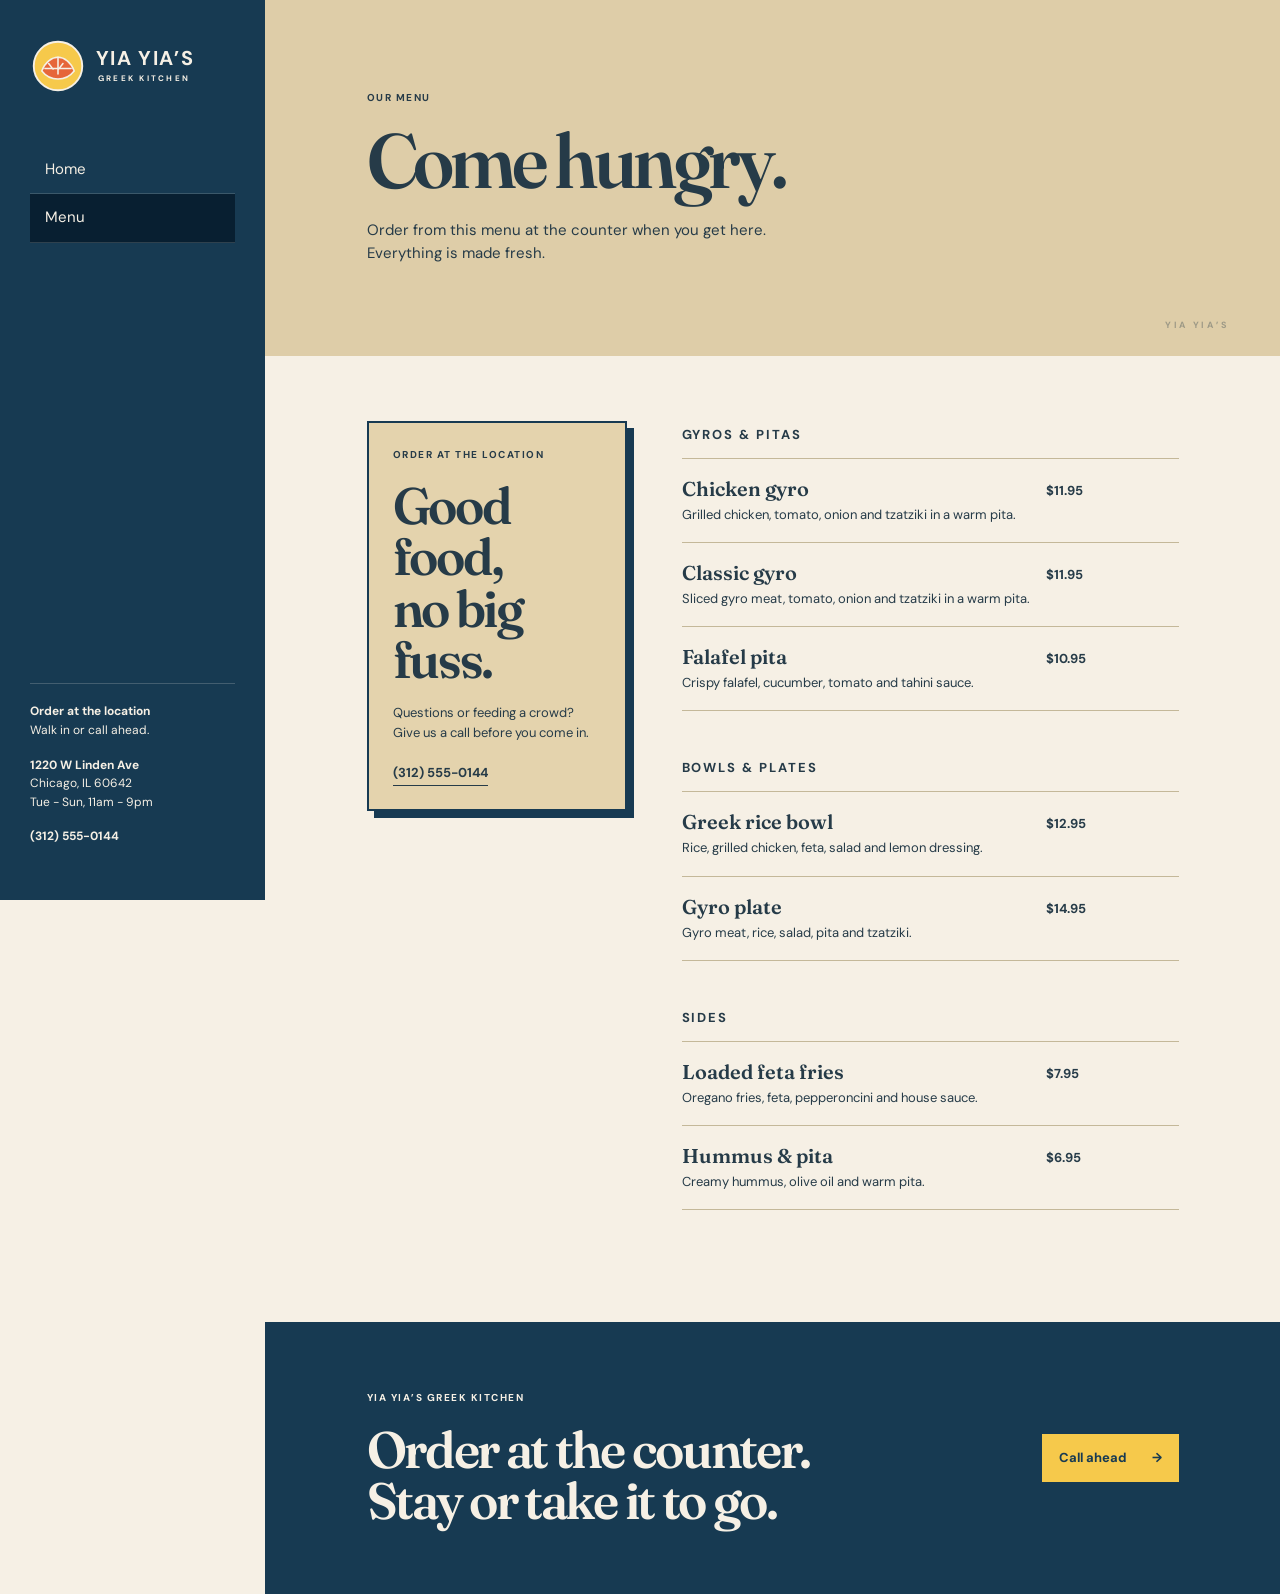
==== menu.html @ 5b8322d5 "Add files via upload" ====
<!doctype html><html lang="en"><head><meta charset="utf-8"><meta name="viewport" content="width=device-width, initial-scale=1"><title>Menu | Yia Yia's</title><link rel="preconnect" href="https://fonts.googleapis.com"><link rel="preconnect" href="https://fonts.gstatic.com" crossorigin><link href="https://fonts.googleapis.com/css2?family=DM+Sans:wght@400;500;700&family=Fraunces:opsz,wght@9..144,500;9..144,600;9..144,700&display=swap" rel="stylesheet"><link rel="stylesheet" href="assets/site.css"></head><body><aside class="side"><a class="brand" href="index.html"><svg viewBox="0 0 90 90" aria-hidden="true"><circle cx="45" cy="45" r="39" fill="#f6c94b" stroke="currentColor" stroke-width="3"/><path d="M19 53c5-14 16-22 26-22s21 8 26 22c-7 9-16 13-26 13S26 62 19 53Z" fill="#e66639" stroke="currentColor" stroke-width="2.5"/><path d="M24 49h42M30 41l7 9m16-9-7 9M45 31v27" stroke="currentColor" stroke-width="2.5" stroke-linecap="round"/></svg><span>YIA YIA&rsquo;S<small>GREEK KITCHEN</small></span></a><nav><a href="index.html">Home</a><a class="active" href="menu.html">Menu</a></nav><div class="side-info"><p><b>Order at the location</b><br>Walk in or call ahead.</p><p><b>1220 W Linden Ave</b><br>Chicago, IL 60642<br>Tue - Sun, 11am - 9pm</p><p><b>(312) 555-0144</b></p></div></aside><header class="mobile-head"><a class="brand" href="index.html"><span>YIA YIA&rsquo;S<small>GREEK KITCHEN</small></span></a><a href="index.html">Home</a></header><main class="main"><section class="order-head"><p class="kicker">Our menu</p><h1>Come hungry.</h1><p>Order from this menu at the counter when you get here. Everything is made fresh.</p></section><section class="menu-board"><div class="menu-intro"><p class="kicker">Order at the location</p><h2>Good food,<br>no big fuss.</h2><p>Questions or feeding a crowd? Give us a call before you come in.</p><a class="plain-link" href="tel:3125550144">(312) 555-0144</a></div><div class="menu-items"><div class="menu-group"><p class="kicker">Gyros &amp; pitas</p><article><div><h3>Chicken gyro</h3><p>Grilled chicken, tomato, onion and tzatziki in a warm pita.</p></div><b>$11.95</b></article><article><div><h3>Classic gyro</h3><p>Sliced gyro meat, tomato, onion and tzatziki in a warm pita.</p></div><b>$11.95</b></article><article><div><h3>Falafel pita</h3><p>Crispy falafel, cucumber, tomato and tahini sauce.</p></div><b>$10.95</b></article></div><div class="menu-group"><p class="kicker">Bowls &amp; plates</p><article><div><h3>Greek rice bowl</h3><p>Rice, grilled chicken, feta, salad and lemon dressing.</p></div><b>$12.95</b></article><article><div><h3>Gyro plate</h3><p>Gyro meat, rice, salad, pita and tzatziki.</p></div><b>$14.95</b></article></div><div class="menu-group"><p class="kicker">Sides</p><article><div><h3>Loaded feta fries</h3><p>Oregano fries, feta, pepperoncini and house sauce.</p></div><b>$7.95</b></article><article><div><h3>Hummus &amp; pita</h3><p>Creamy hummus, olive oil and warm pita.</p></div><b>$6.95</b></article></div></div></section><section class="location-strip"><div><p class="kicker">Yia Yia&rsquo;s Greek Kitchen</p><h2>Order at the counter.<br>Stay or take it to go.</h2></div><a class="order-button light" href="tel:3125550144">Call ahead <span>&rarr;</span></a></section></main></body></html>
---- assets/site.css ----
:root{--cream:#f6f0e5;--tan:#decda8;--navy:#173a52;--orange:#df673d;--yellow:#f6c94b;--green:#6d7a3d;--ink:#263b48;--line:#c4b899}*{box-sizing:border-box}html{scroll-behavior:smooth}body{margin:0;background:var(--cream);color:var(--ink);font:15px/1.55 'DM Sans',sans-serif}a{color:inherit;text-decoration:none}.side{position:fixed;width:265px;min-height:100vh;left:0;top:0;background:var(--navy);color:var(--cream);padding:38px 30px;display:flex;flex-direction:column;z-index:2}.brand{display:flex;align-items:center;gap:10px;font-weight:700;line-height:.9;letter-spacing:.09em}.brand svg{width:56px;height:56px;flex:none}.brand span{font-size:20px}.brand small{display:block;font-size:8px;letter-spacing:.28em;margin:8px 0 0 2px}.side nav{margin:52px 0 25px}.side nav a{display:block;padding:12px 15px;border-bottom:1px solid rgba(246,240,229,.16);font-size:15px}.side nav a.active,.side nav a:hover{background:#081f31}.side-info{margin-top:auto;border-top:1px solid rgba(246,240,229,.2);font-size:12px;padding-top:18px}.side-info p{margin:0 0 16px}.sample{font-size:9px;text-transform:uppercase;letter-spacing:.12em;line-height:1.7;color:#bfcbd0}.main{margin-left:265px}.mobile-head{display:none}.hero-simple{min-height:650px;display:grid;grid-template-columns:1fr 1fr;background:var(--tan);position:relative}.hero-simple:after,.order-head:after{content:'YIA YIA\2019 S';position:absolute;font:700 9px 'DM Sans';letter-spacing:.3em;opacity:.35;right:5%;bottom:25px}.hero-copy{padding:112px 10%}.kicker{text-transform:uppercase;letter-spacing:.15em;font-weight:700;font-size:10px;margin:0 0 18px}.hero-simple h1,.order-head h1{font:600 clamp(52px,6vw,88px)/.96 Fraunces,serif;letter-spacing:-.055em;margin:0}.hero-simple h1 em{font-weight:500}.hero-copy>p:not(.kicker){max-width:390px;margin:27px 0 30px}.actions{display:flex;align-items:center;gap:22px}.order-button{display:inline-flex;gap:25px;align-items:center;background:var(--orange);color:white;padding:14px 17px;font-weight:700;font-size:13px;border:0;cursor:pointer}.plain-link,.item-link{font-weight:700;border-bottom:1px solid currentColor;padding-bottom:4px;font-size:13px}.food-drawing{position:relative;background:#d7ba80;overflow:hidden;background-image:radial-gradient(rgba(23,58,82,.15) 1px,transparent 1px);background-size:15px 15px}.pita{position:absolute;width:350px;height:220px;border:4px solid var(--navy);border-radius:50% 50% 46% 46%;background:#e7b76d;left:18%;top:29%;transform:rotate(-18deg);box-shadow:20px 26px 0 rgba(23,58,82,.16)}.filling{position:absolute;height:23px;border-radius:20px;z-index:1}.filling.one{width:270px;background:#6d7a3d;left:26%;top:43%;transform:rotate(-17deg)}.filling.two{width:230px;background:#df673d;left:30%;top:49%;transform:rotate(-16deg)}.filling.three{width:290px;background:#f5e7c8;left:21%;top:55%;transform:rotate(-17deg)}.pepper{position:absolute;width:45px;height:112px;border-radius:60% 40% 50% 50%;background:#f0c43f;border:3px solid var(--navy);left:52%;top:30%;transform:rotate(-30deg);z-index:2}.olive{position:absolute;width:35px;height:25px;background:var(--green);border:3px solid var(--navy);border-radius:50%;z-index:2}.olive.a{top:60%;left:42%;transform:rotate(27deg)}.olive.b{top:39%;left:70%;transform:rotate(-20deg)}.hero-tag{position:absolute;right:10%;bottom:11%;width:105px;height:105px;border-radius:50%;background:var(--yellow);border:2px solid var(--navy);display:grid;place-items:center;text-align:center;font-size:11px;line-height:1.15;font-weight:700;letter-spacing:.08em;transform:rotate(11deg)}.quick-order{padding:78px 10%;display:grid;grid-template-columns:1fr 1fr;gap:70px;border-bottom:1px solid var(--line)}h2{font:600 clamp(34px,4vw,53px)/1 Fraunces,serif;letter-spacing:-.045em;margin:0}.quick-order ol{padding:0;margin:0;list-style:none}.quick-order li{display:flex;gap:17px;padding:14px 0;border-bottom:1px solid var(--line)}.quick-order li span{height:27px;width:27px;border-radius:50%;border:1px solid var(--ink);display:grid;place-items:center;font-size:11px;font-weight:700}.quick-order li p{margin:2px 0 0;font-size:13px}.favorites{padding:80px 10%}.section-heading{display:flex;align-items:end;justify-content:space-between;gap:25px;margin-bottom:38px}.favorite-grid{display:grid;grid-template-columns:repeat(3,1fr);gap:20px}.favorite-grid article{position:relative}.food-card{height:210px;background:#d7ba80;position:relative;overflow:hidden;margin-bottom:15px;border:1px solid var(--navy);background-image:linear-gradient(140deg,transparent 48%,rgba(255,255,255,.15) 48%)}.food-card:after{content:'';width:115px;height:115px;background:#f6f0e5;border:3px solid var(--navy);border-radius:50%;position:absolute;left:50%;top:50%;transform:translate(-50%,-50%)}.food-card i{position:absolute;display:block;z-index:1}.gyro i:nth-child(1){width:170px;height:70px;border-radius:50%;background:#e6b069;left:26%;top:35%;transform:rotate(-13deg)}.gyro i:nth-child(2){width:110px;height:12px;background:#6d7a3d;top:47%;left:34%;transform:rotate(-13deg)}.gyro i:nth-child(3){width:90px;height:12px;background:#df673d;top:55%;left:38%;transform:rotate(-13deg)}.bowl i:nth-child(1){width:125px;height:45px;border-radius:0 0 70px 70px;background:#27455b;left:33%;top:52%}.bowl i:nth-child(2){width:110px;height:55px;background:#f5e7c8;border-radius:50%;left:35%;top:32%}.bowl i:nth-child(3){width:25px;height:25px;background:#6d7a3d;border-radius:50%;left:42%;top:42%}.fries i{width:18px;height:105px;background:#f5c650;border:2px solid var(--navy);top:27%;border-radius:7px}.fries i:nth-child(1){left:36%;transform:rotate(-16deg)}.fries i:nth-child(2){left:44%;transform:rotate(8deg)}.fries i:nth-child(3){left:52%;transform:rotate(-9deg)}.fries i:nth-child(4){left:60%;transform:rotate(17deg)}h3{font:600 22px Fraunces,serif;margin:0 0 4px}.favorite-grid p{font-size:13px;margin:0 0 8px;min-height:40px}.favorite-grid b{font-size:13px}.item-link{float:right}.location-strip{background:var(--navy);color:var(--cream);padding:68px 10%;display:flex;justify-content:space-between;align-items:center;gap:35px}.light{background:var(--yellow);color:var(--navy)}.order-head{padding:90px 10%;background:var(--tan);position:relative}.order-head>p:last-child{max-width:420px;margin:22px 0 0}.order-layout{padding:62px 10%;display:grid;grid-template-columns:minmax(0,1fr) 310px;gap:52px;align-items:start}.menu-group{margin-bottom:47px}.menu-group>.kicker{margin-bottom:13px}.menu-group article{display:grid;grid-template-columns:1fr 60px 58px;gap:15px;padding:17px 0;border-top:1px solid var(--line)}.menu-group article:last-child{border-bottom:1px solid var(--line)}.menu-group h3{font-size:20px}.menu-group p{margin:4px 0 0;font-size:13px}.menu-group b{font-size:13px;padding-top:5px}.menu-group button{align-self:start;margin-top:2px;background:none;border:0;border-bottom:1px solid currentColor;color:var(--navy);font:700 12px 'DM Sans';padding:3px 0;cursor:pointer}.order-summary{position:sticky;top:22px;background:#e4d3ad;border:2px solid var(--navy);padding:23px;box-shadow:7px 7px 0 var(--navy)}.empty-order{font-size:13px;padding:15px 0 20px;border-bottom:1px solid var(--line)}.order-lines{list-style:none;padding:0;margin:0}.order-lines li{display:flex;justify-content:space-between;gap:10px;padding:11px 0;border-bottom:1px solid var(--line);font-size:13px}.total{display:flex;justify-content:space-between;font-size:16px;font-weight:700;margin:17px 0}.order-summary label{display:block;text-transform:uppercase;font-size:9px;font-weight:700;letter-spacing:.1em;margin:14px 0}.order-summary input,.order-summary select{display:block;width:100%;margin-top:6px;padding:9px 0;background:transparent;border:0;border-bottom:1px solid var(--navy);font:13px 'DM Sans';border-radius:0}.checkout{width:100%;justify-content:space-between;margin-top:6px}.checkout-note{font-size:12px;font-weight:700;margin:13px 0 0}.is-empty .total,.is-empty .checkout{opacity:.45;pointer-events:none}@media(max-width:800px){.side{display:none}.main{margin:0}.mobile-head{padding:17px 6%;display:flex;align-items:center;justify-content:space-between;background:var(--navy);color:var(--cream)}.mobile-head .brand span{font-size:16px}.mobile-head>a:last-child{font-size:12px;font-weight:700}.hero-simple{grid-template-columns:1fr}.hero-copy,.order-head{padding:65px 8%}.food-drawing{min-height:390px}.quick-order{padding:60px 8%;grid-template-columns:1fr;gap:32px}.favorites{padding:60px 8%}.favorite-grid{grid-template-columns:1fr;gap:42px}.food-card{height:210px}.location-strip{padding:52px 8%;display:block}.location-strip .order-button{margin-top:28px}.order-layout{padding:48px 8%;grid-template-columns:1fr;gap:25px}.menu-group article{grid-template-columns:1fr 53px 48px}.order-summary{position:static}.hero-simple:after,.order-head:after{display:none}}
.menu-board{padding:65px 10%;display:grid;grid-template-columns:260px minmax(0,1fr);gap:55px}.menu-intro{border:2px solid var(--navy);background:#e4d3ad;padding:24px;height:max-content;box-shadow:7px 7px 0 var(--navy)}.menu-intro h2{margin-bottom:18px}.menu-intro p:not(.kicker){font-size:13px;margin:0 0 18px}@media(max-width:800px){.menu-board{padding:48px 8%;grid-template-columns:1fr;gap:40px}.menu-intro{max-width:360px}}
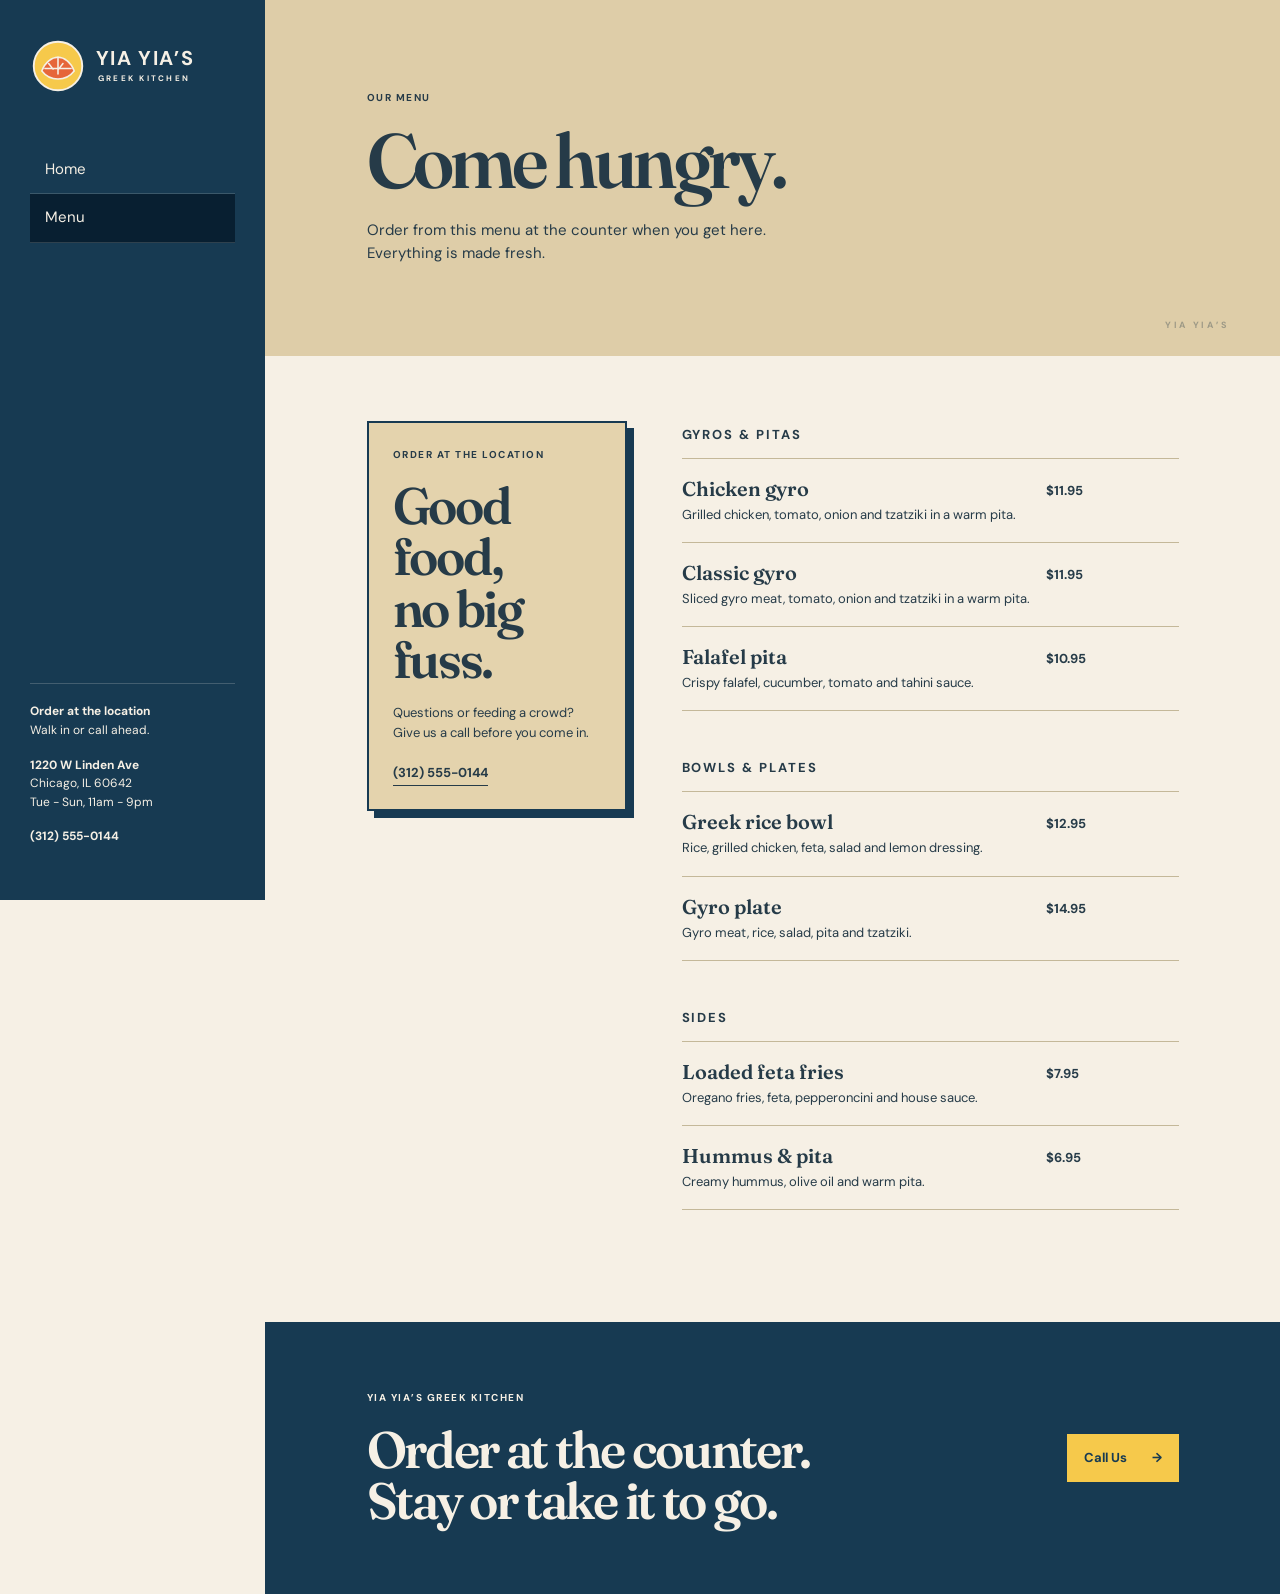
==== commit a3e649a4: "Update menu HTML structure and content" ====
--- a/menu.html
+++ b/menu.html
@@ -1 +1 @@
-<!doctype html><html lang="en"><head><meta charset="utf-8"><meta name="viewport" content="width=device-width, initial-scale=1"><title>Menu | Yia Yia's</title><link rel="preconnect" href="https://fonts.googleapis.com"><link rel="preconnect" href="https://fonts.gstatic.com" crossorigin><link href="https://fonts.googleapis.com/css2?family=DM+Sans:wght@400;500;700&family=Fraunces:opsz,wght@9..144,500;9..144,600;9..144,700&display=swap" rel="stylesheet"><link rel="stylesheet" href="assets/site.css"></head><body><aside class="side"><a class="brand" href="index.html"><svg viewBox="0 0 90 90" aria-hidden="true"><circle cx="45" cy="45" r="39" fill="#f6c94b" stroke="currentColor" stroke-width="3"/><path d="M19 53c5-14 16-22 26-22s21 8 26 22c-7 9-16 13-26 13S26 62 19 53Z" fill="#e66639" stroke="currentColor" stroke-width="2.5"/><path d="M24 49h42M30 41l7 9m16-9-7 9M45 31v27" stroke="currentColor" stroke-width="2.5" stroke-linecap="round"/></svg><span>YIA YIA&rsquo;S<small>GREEK KITCHEN</small></span></a><nav><a href="index.html">Home</a><a class="active" href="menu.html">Menu</a></nav><div class="side-info"><p><b>Order at the location</b><br>Walk in or call ahead.</p><p><b>1220 W Linden Ave</b><br>Chicago, IL 60642<br>Tue - Sun, 11am - 9pm</p><p><b>(312) 555-0144</b></p></div></aside><header class="mobile-head"><a class="brand" href="index.html"><span>YIA YIA&rsquo;S<small>GREEK KITCHEN</small></span></a><a href="index.html">Home</a></header><main class="main"><section class="order-head"><p class="kicker">Our menu</p><h1>Come hungry.</h1><p>Order from this menu at the counter when you get here. Everything is made fresh.</p></section><section class="menu-board"><div class="menu-intro"><p class="kicker">Order at the location</p><h2>Good food,<br>no big fuss.</h2><p>Questions or feeding a crowd? Give us a call before you come in.</p><a class="plain-link" href="tel:3125550144">(312) 555-0144</a></div><div class="menu-items"><div class="menu-group"><p class="kicker">Gyros &amp; pitas</p><article><div><h3>Chicken gyro</h3><p>Grilled chicken, tomato, onion and tzatziki in a warm pita.</p></div><b>$11.95</b></article><article><div><h3>Classic gyro</h3><p>Sliced gyro meat, tomato, onion and tzatziki in a warm pita.</p></div><b>$11.95</b></article><article><div><h3>Falafel pita</h3><p>Crispy falafel, cucumber, tomato and tahini sauce.</p></div><b>$10.95</b></article></div><div class="menu-group"><p class="kicker">Bowls &amp; plates</p><article><div><h3>Greek rice bowl</h3><p>Rice, grilled chicken, feta, salad and lemon dressing.</p></div><b>$12.95</b></article><article><div><h3>Gyro plate</h3><p>Gyro meat, rice, salad, pita and tzatziki.</p></div><b>$14.95</b></article></div><div class="menu-group"><p class="kicker">Sides</p><article><div><h3>Loaded feta fries</h3><p>Oregano fries, feta, pepperoncini and house sauce.</p></div><b>$7.95</b></article><article><div><h3>Hummus &amp; pita</h3><p>Creamy hummus, olive oil and warm pita.</p></div><b>$6.95</b></article></div></div></section><section class="location-strip"><div><p class="kicker">Yia Yia&rsquo;s Greek Kitchen</p><h2>Order at the counter.<br>Stay or take it to go.</h2></div><a class="order-button light" href="tel:3125550144">Call ahead <span>&rarr;</span></a></section></main></body></html>
+<!doctype html><html lang="en"><head><meta charset="utf-8"><meta name="viewport" content="width=device-width, initial-scale=1"><title>Menu | Yia Yia's</title><link rel="preconnect" href="https://fonts.googleapis.com"><link rel="preconnect" href="https://fonts.gstatic.com" crossorigin><link href="https://fonts.googleapis.com/css2?family=DM+Sans:wght@400;500;700&family=Fraunces:opsz,wght@9..144,500;9..144,600;9..144,700&display=swap" rel="stylesheet"><link rel="stylesheet" href="assets/site.css"></head><body><aside class="side"><a class="brand" href="index.html"><svg viewBox="0 0 90 90" aria-hidden="true"><circle cx="45" cy="45" r="39" fill="#f6c94b" stroke="currentColor" stroke-width="3"/><path d="M19 53c5-14 16-22 26-22s21 8 26 22c-7 9-16 13-26 13S26 62 19 53Z" fill="#e66639" stroke="currentColor" stroke-width="2.5"/><path d="M24 49h42M30 41l7 9m16-9-7 9M45 31v27" stroke="currentColor" stroke-width="2.5" stroke-linecap="round"/></svg><span>YIA YIA&rsquo;S<small>GREEK KITCHEN</small></span></a><nav><a href="index.html">Home</a><a class="active" href="menu.html">Menu</a></nav><div class="side-info"><p><b>Order at the location</b><br>Walk in or call ahead.</p><p><b>1220 W Linden Ave</b><br>Chicago, IL 60642<br>Tue - Sun, 11am - 9pm</p><p><b>(312) 555-0144</b></p></div></aside><header class="mobile-head"><a class="brand" href="index.html"><span>YIA YIA&rsquo;S<small>GREEK KITCHEN</small></span></a><a href="index.html">Home</a></header><main class="main"><section class="order-head"><p class="kicker">Our menu</p><h1>Come hungry.</h1><p>Order from this menu at the counter when you get here. Everything is made fresh.</p></section><section class="menu-board"><div class="menu-intro"><p class="kicker">Order at the location</p><h2>Good food,<br>no big fuss.</h2><p>Questions or feeding a crowd? Give us a call before you come in.</p><a class="plain-link" href="tel:3125550144">(312) 555-0144</a></div><div class="menu-items"><div class="menu-group"><p class="kicker">Gyros &amp; pitas</p><article><div><h3>Chicken gyro</h3><p>Grilled chicken, tomato, onion and tzatziki in a warm pita.</p></div><b>$11.95</b></article><article><div><h3>Classic gyro</h3><p>Sliced gyro meat, tomato, onion and tzatziki in a warm pita.</p></div><b>$11.95</b></article><article><div><h3>Falafel pita</h3><p>Crispy falafel, cucumber, tomato and tahini sauce.</p></div><b>$10.95</b></article></div><div class="menu-group"><p class="kicker">Bowls &amp; plates</p><article><div><h3>Greek rice bowl</h3><p>Rice, grilled chicken, feta, salad and lemon dressing.</p></div><b>$12.95</b></article><article><div><h3>Gyro plate</h3><p>Gyro meat, rice, salad, pita and tzatziki.</p></div><b>$14.95</b></article></div><div class="menu-group"><p class="kicker">Sides</p><article><div><h3>Loaded feta fries</h3><p>Oregano fries, feta, pepperoncini and house sauce.</p></div><b>$7.95</b></article><article><div><h3>Hummus &amp; pita</h3><p>Creamy hummus, olive oil and warm pita.</p></div><b>$6.95</b></article></div></div></section><section class="location-strip"><div><p class="kicker">Yia Yia&rsquo;s Greek Kitchen</p><h2>Order at the counter.<br>Stay or take it to go.</h2></div><a class="order-button light" href="tel:3125550144">Call Us <span>&rarr;</span></a></section></main></body></html>
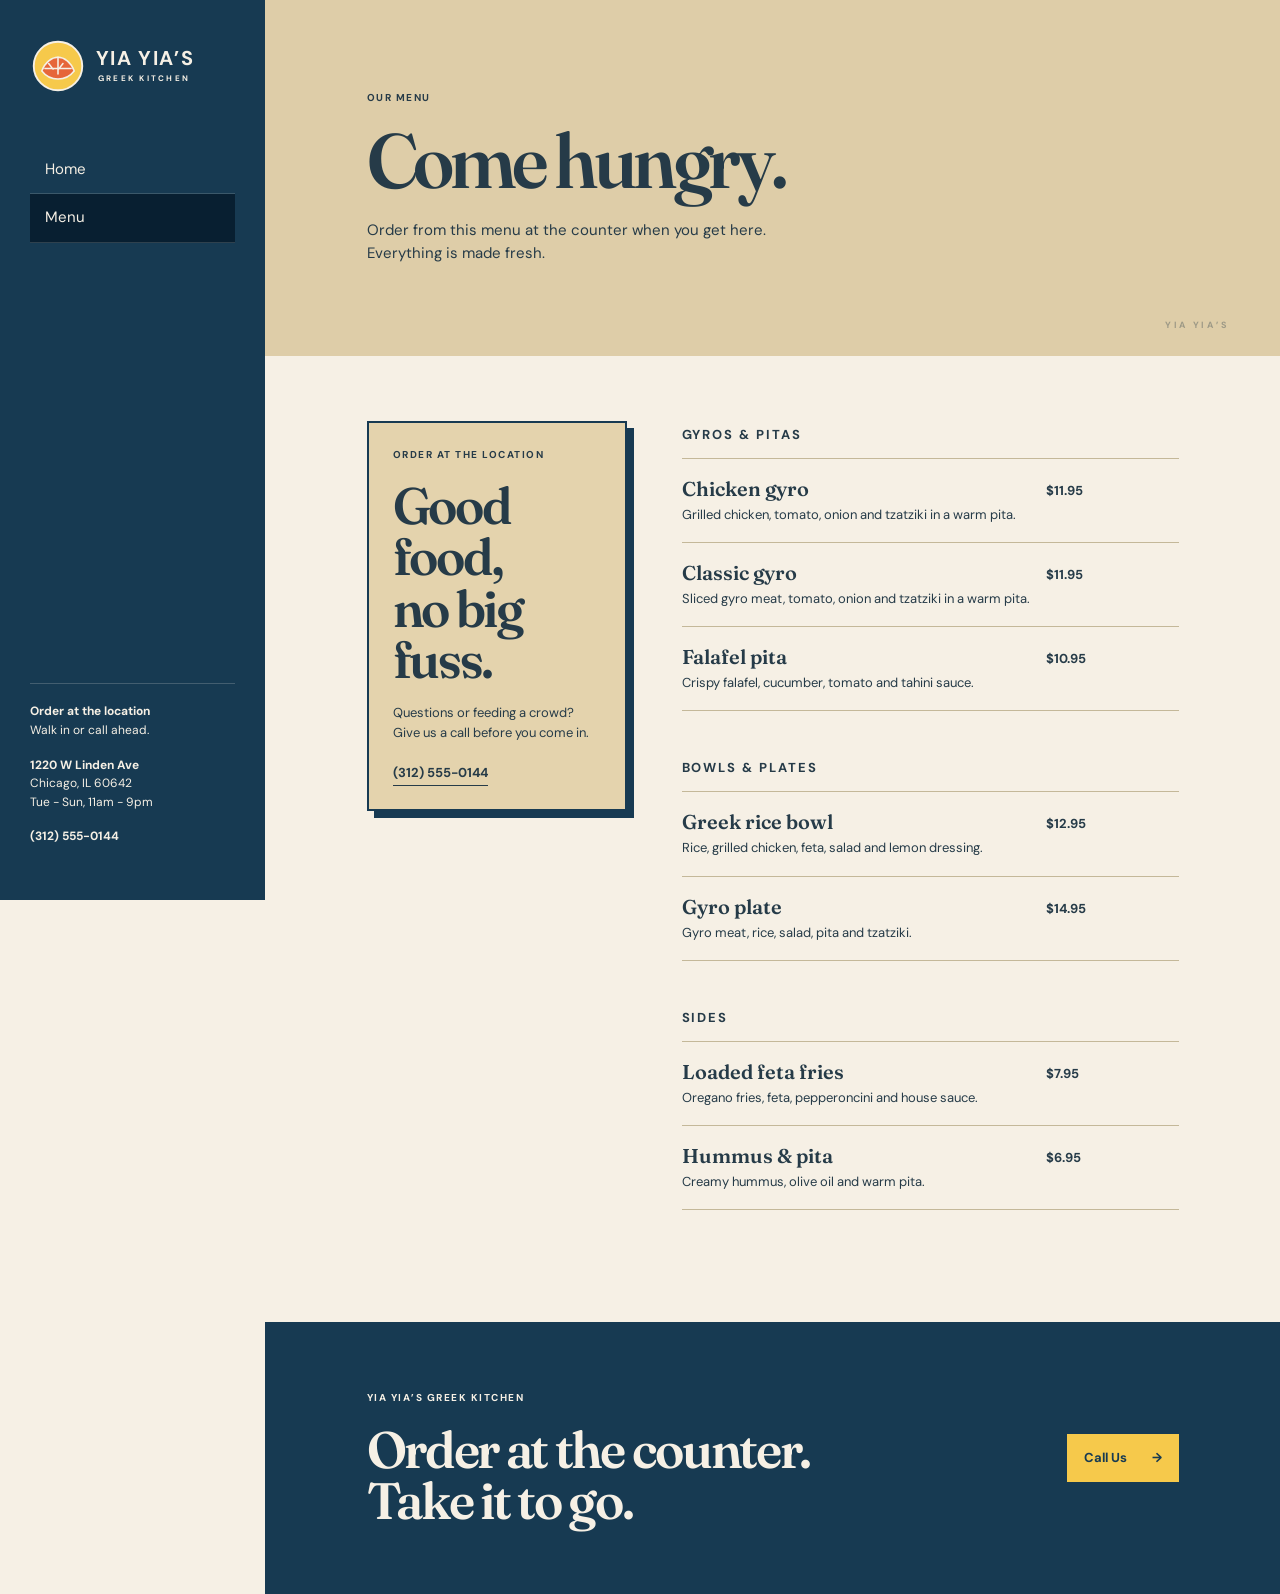
==== commit dd62fd45: "Clarify ordering options in location strip Updated the location strip section to clarify ordering op" ====
--- a/menu.html
+++ b/menu.html
@@ -1 +1 @@
-<!doctype html><html lang="en"><head><meta charset="utf-8"><meta name="viewport" content="width=device-width, initial-scale=1"><title>Menu | Yia Yia's</title><link rel="preconnect" href="https://fonts.googleapis.com"><link rel="preconnect" href="https://fonts.gstatic.com" crossorigin><link href="https://fonts.googleapis.com/css2?family=DM+Sans:wght@400;500;700&family=Fraunces:opsz,wght@9..144,500;9..144,600;9..144,700&display=swap" rel="stylesheet"><link rel="stylesheet" href="assets/site.css"></head><body><aside class="side"><a class="brand" href="index.html"><svg viewBox="0 0 90 90" aria-hidden="true"><circle cx="45" cy="45" r="39" fill="#f6c94b" stroke="currentColor" stroke-width="3"/><path d="M19 53c5-14 16-22 26-22s21 8 26 22c-7 9-16 13-26 13S26 62 19 53Z" fill="#e66639" stroke="currentColor" stroke-width="2.5"/><path d="M24 49h42M30 41l7 9m16-9-7 9M45 31v27" stroke="currentColor" stroke-width="2.5" stroke-linecap="round"/></svg><span>YIA YIA&rsquo;S<small>GREEK KITCHEN</small></span></a><nav><a href="index.html">Home</a><a class="active" href="menu.html">Menu</a></nav><div class="side-info"><p><b>Order at the location</b><br>Walk in or call ahead.</p><p><b>1220 W Linden Ave</b><br>Chicago, IL 60642<br>Tue - Sun, 11am - 9pm</p><p><b>(312) 555-0144</b></p></div></aside><header class="mobile-head"><a class="brand" href="index.html"><span>YIA YIA&rsquo;S<small>GREEK KITCHEN</small></span></a><a href="index.html">Home</a></header><main class="main"><section class="order-head"><p class="kicker">Our menu</p><h1>Come hungry.</h1><p>Order from this menu at the counter when you get here. Everything is made fresh.</p></section><section class="menu-board"><div class="menu-intro"><p class="kicker">Order at the location</p><h2>Good food,<br>no big fuss.</h2><p>Questions or feeding a crowd? Give us a call before you come in.</p><a class="plain-link" href="tel:3125550144">(312) 555-0144</a></div><div class="menu-items"><div class="menu-group"><p class="kicker">Gyros &amp; pitas</p><article><div><h3>Chicken gyro</h3><p>Grilled chicken, tomato, onion and tzatziki in a warm pita.</p></div><b>$11.95</b></article><article><div><h3>Classic gyro</h3><p>Sliced gyro meat, tomato, onion and tzatziki in a warm pita.</p></div><b>$11.95</b></article><article><div><h3>Falafel pita</h3><p>Crispy falafel, cucumber, tomato and tahini sauce.</p></div><b>$10.95</b></article></div><div class="menu-group"><p class="kicker">Bowls &amp; plates</p><article><div><h3>Greek rice bowl</h3><p>Rice, grilled chicken, feta, salad and lemon dressing.</p></div><b>$12.95</b></article><article><div><h3>Gyro plate</h3><p>Gyro meat, rice, salad, pita and tzatziki.</p></div><b>$14.95</b></article></div><div class="menu-group"><p class="kicker">Sides</p><article><div><h3>Loaded feta fries</h3><p>Oregano fries, feta, pepperoncini and house sauce.</p></div><b>$7.95</b></article><article><div><h3>Hummus &amp; pita</h3><p>Creamy hummus, olive oil and warm pita.</p></div><b>$6.95</b></article></div></div></section><section class="location-strip"><div><p class="kicker">Yia Yia&rsquo;s Greek Kitchen</p><h2>Order at the counter.<br>Stay or take it to go.</h2></div><a class="order-button light" href="tel:3125550144">Call Us <span>&rarr;</span></a></section></main></body></html>
+<!doctype html><html lang="en"><head><meta charset="utf-8"><meta name="viewport" content="width=device-width, initial-scale=1"><title>Menu | Yia Yia's</title><link rel="preconnect" href="https://fonts.googleapis.com"><link rel="preconnect" href="https://fonts.gstatic.com" crossorigin><link href="https://fonts.googleapis.com/css2?family=DM+Sans:wght@400;500;700&family=Fraunces:opsz,wght@9..144,500;9..144,600;9..144,700&display=swap" rel="stylesheet"><link rel="stylesheet" href="assets/site.css"></head><body><aside class="side"><a class="brand" href="index.html"><svg viewBox="0 0 90 90" aria-hidden="true"><circle cx="45" cy="45" r="39" fill="#f6c94b" stroke="currentColor" stroke-width="3"/><path d="M19 53c5-14 16-22 26-22s21 8 26 22c-7 9-16 13-26 13S26 62 19 53Z" fill="#e66639" stroke="currentColor" stroke-width="2.5"/><path d="M24 49h42M30 41l7 9m16-9-7 9M45 31v27" stroke="currentColor" stroke-width="2.5" stroke-linecap="round"/></svg><span>YIA YIA&rsquo;S<small>GREEK KITCHEN</small></span></a><nav><a href="index.html">Home</a><a class="active" href="menu.html">Menu</a></nav><div class="side-info"><p><b>Order at the location</b><br>Walk in or call ahead.</p><p><b>1220 W Linden Ave</b><br>Chicago, IL 60642<br>Tue - Sun, 11am - 9pm</p><p><b>(312) 555-0144</b></p></div></aside><header class="mobile-head"><a class="brand" href="index.html"><span>YIA YIA&rsquo;S<small>GREEK KITCHEN</small></span></a><a href="index.html">Home</a></header><main class="main"><section class="order-head"><p class="kicker">Our menu</p><h1>Come hungry.</h1><p>Order from this menu at the counter when you get here. Everything is made fresh.</p></section><section class="menu-board"><div class="menu-intro"><p class="kicker">Order at the location</p><h2>Good food,<br>no big fuss.</h2><p>Questions or feeding a crowd? Give us a call before you come in.</p><a class="plain-link" href="tel:3125550144">(312) 555-0144</a></div><div class="menu-items"><div class="menu-group"><p class="kicker">Gyros &amp; pitas</p><article><div><h3>Chicken gyro</h3><p>Grilled chicken, tomato, onion and tzatziki in a warm pita.</p></div><b>$11.95</b></article><article><div><h3>Classic gyro</h3><p>Sliced gyro meat, tomato, onion and tzatziki in a warm pita.</p></div><b>$11.95</b></article><article><div><h3>Falafel pita</h3><p>Crispy falafel, cucumber, tomato and tahini sauce.</p></div><b>$10.95</b></article></div><div class="menu-group"><p class="kicker">Bowls &amp; plates</p><article><div><h3>Greek rice bowl</h3><p>Rice, grilled chicken, feta, salad and lemon dressing.</p></div><b>$12.95</b></article><article><div><h3>Gyro plate</h3><p>Gyro meat, rice, salad, pita and tzatziki.</p></div><b>$14.95</b></article></div><div class="menu-group"><p class="kicker">Sides</p><article><div><h3>Loaded feta fries</h3><p>Oregano fries, feta, pepperoncini and house sauce.</p></div><b>$7.95</b></article><article><div><h3>Hummus &amp; pita</h3><p>Creamy hummus, olive oil and warm pita.</p></div><b>$6.95</b></article></div></div></section><section class="location-strip"><div><p class="kicker">Yia Yia&rsquo;s Greek Kitchen</p><h2>Order at the counter.<br>Take it to go.</h2></div><a class="order-button light" href="tel:3125550144">Call Us <span>&rarr;</span></a></section></main></body></html>
